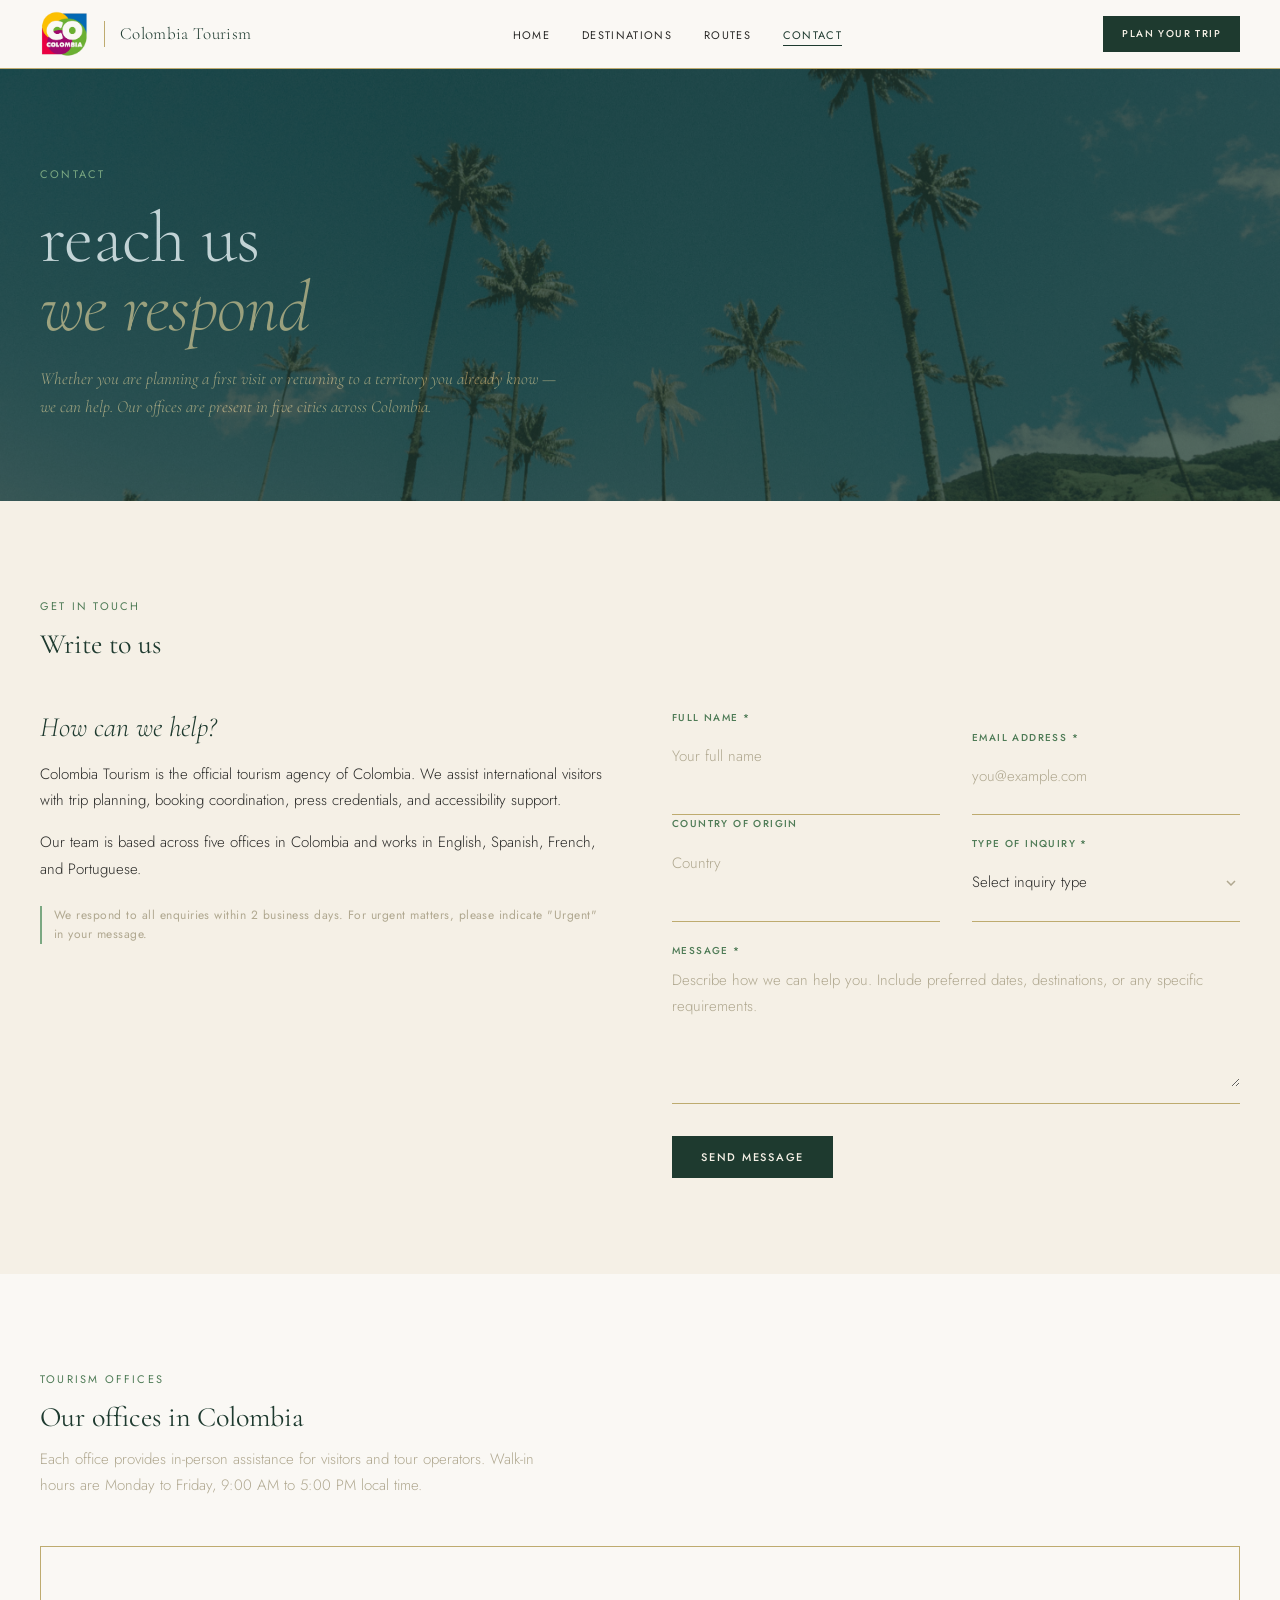
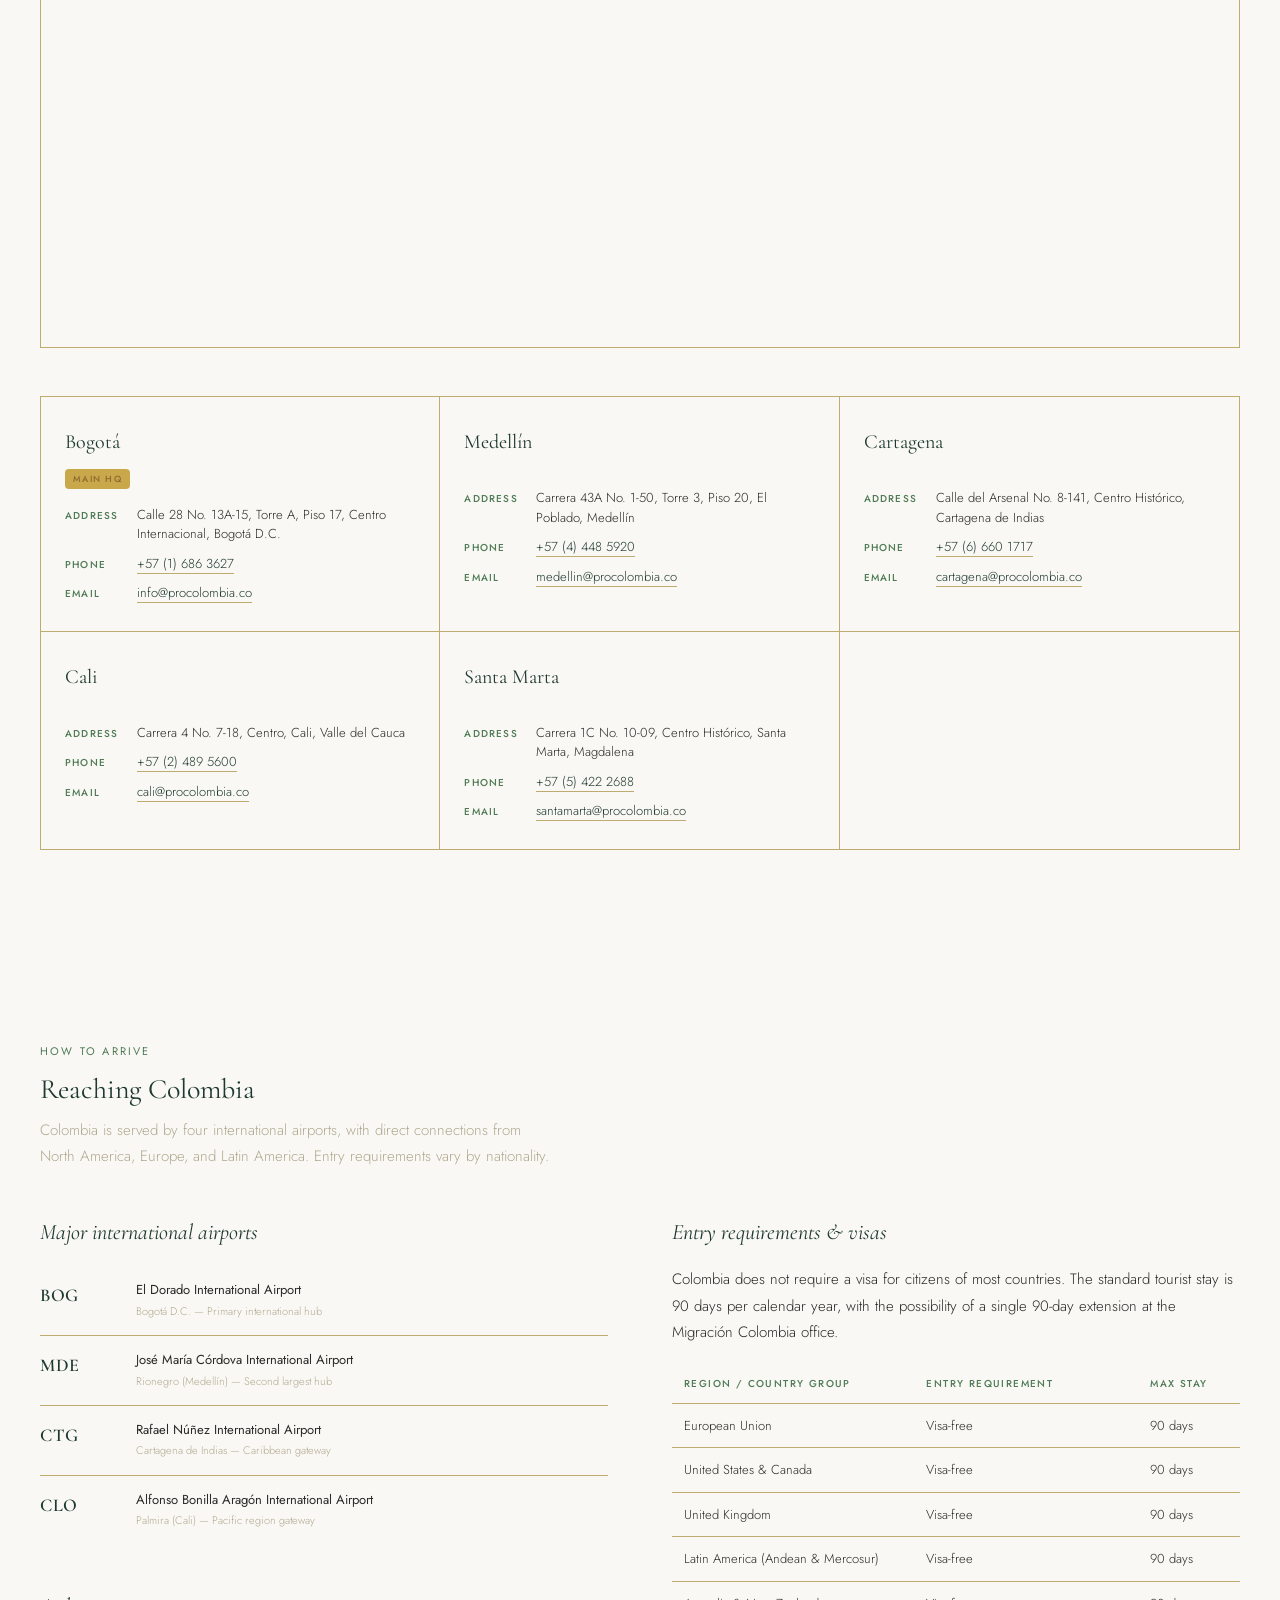
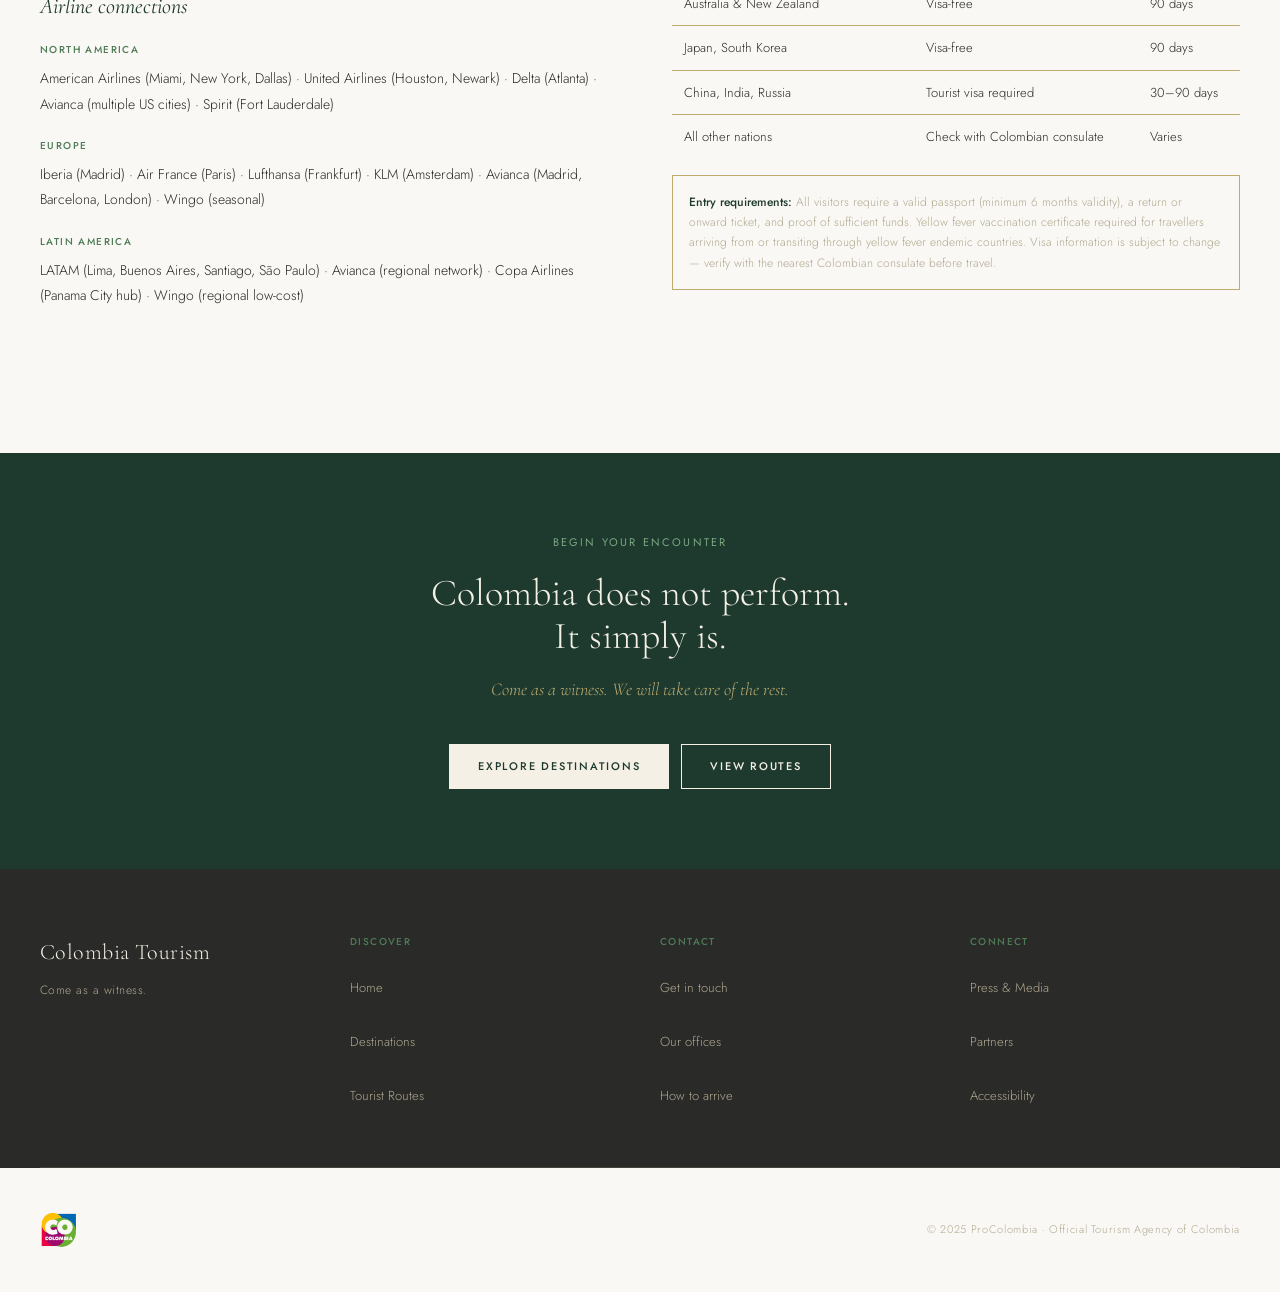
==== contact.html @ f74b3033 "falta agregar imagenes extra  y arreglar el responsive en una seccion" ====
<!DOCTYPE html>
<html lang="en">
<head>
<meta charset="UTF-8" />
<meta name="viewport" content="width=device-width, initial-scale=1.0" />
<title>Contact — CO Colombia Official Tourism</title>
<meta name="description" content="Contact Colombia's official tourism agency. Find our offices, plan your trip, and get practical travel information." />
<link rel="stylesheet" href="styles.css" />
</head>
<body>
<a href="#main" class="skip-link">Skip to main content</a>

<!-- Navigation -->
<nav class="site-nav" role="navigation" aria-label="Main navigation">
  <div class="nav-inner">
    <a href="index.html" class="nav-logo" aria-label="CO Colombia — Home">
      <img src="assets/Colombia_Marca.png" alt="CO Colombia official logo" />
      <div class="nav-logo-sep" aria-hidden="true"></div>
      <span class="nav-brand">Colombia Tourism</span>
    </a>
    <ul class="nav-links" role="list">
      <li><a href="index.html">Home</a></li>
      <li><a href="destinations.html">Destinations</a></li>
      <li><a href="routes.html">Routes</a></li>
      <li><a href="contact.html" aria-current="page">Contact</a></li>
    </ul>
    <a href="contact.html" class="nav-cta">Plan your trip</a>
    <label for="nav-toggle-c" class="nav-hamburger" aria-label="Toggle menu">
      <span></span><span></span><span></span>
    </label>
  </div>
  <input type="checkbox" id="nav-toggle-c" class="nav-toggle-input">
  <div class="nav-mobile-menu" id="mobile-menu-c" role="menu">
    <a href="index.html" role="menuitem">Home</a>
    <a href="destinations.html" role="menuitem">Destinations</a>
    <a href="routes.html" role="menuitem">Routes</a>
    <a href="contact.html" role="menuitem">Contact</a>
  </div>
</nav>

<main id="main">

<!-- Page hero -->
<header class="page-hero" aria-label="Contact page header">
  <div class="page-hero-bg" style="background-image:url('assets/photos/fondo_palmas_montanas.jpg'); background-position:center 60%; opacity:0.25;" aria-hidden="true"></div>
  <div class="container">
    <span class="eyebrow" style="color:var(--mist); margin-bottom:20px; position:relative; z-index:1;">Contact</span>
    <h1 class="page-hero-title">reach us<br/><em>we respond</em></h1>
    <p class="page-hero-sub">Whether you are planning a first visit or returning to a territory you already know — we can help. Our offices are present in five cities across Colombia.</p>
  </div>
</header>

<!-- ═══════════════════════════════════════════
     SECTION 1 — Contact Form
═══════════════════════════════════════════ -->
<section class="contact-section" aria-labelledby="form-heading" id="form">
  <div class="container">
    <span class="eyebrow">Get in touch</span>
    <h2 id="form-heading">Write to us</h2>

    <div class="form-grid">

      <aside class="form-aside">
        <h3>How can we help?</h3>
        <p>Colombia Tourism is the official tourism agency of Colombia. We assist international visitors with trip planning, booking coordination, press credentials, and accessibility support.</p>
        <p>Our team is based across five offices in Colombia and works in English, Spanish, French, and Portuguese.</p>
        <div class="response-note">
          We respond to all enquiries within 2 business days. For urgent matters, please indicate "Urgent" in your message.
        </div>
      </aside>

      <form class="contact-form" id="contact-form" aria-label="Contact form">

        <div class="form-row-two">
          <div class="field-group">
            <label class="field-label" for="full-name">Full name <span aria-hidden="true">*</span></label>
            <input class="field-input" type="text" id="full-name" name="full-name" autocomplete="name" placeholder="Your full name" required aria-required="true" minlength="2" />
          </div>
          <div class="field-group">
            <label class="field-label" for="email">Email address <span aria-hidden="true">*</span></label>
            <input class="field-input" type="email" id="email" name="email" autocomplete="email" placeholder="you@example.com" required aria-required="true" />
          </div>
        </div>

        <div class="form-row-two">
          <div class="field-group">
            <label class="field-label" for="country">Country of origin</label>
            <input class="field-input" type="text" id="country" name="country" autocomplete="country-name" placeholder="Country" />
          </div>
          <div class="field-group">
            <label class="field-label" for="inquiry-type">Type of inquiry <span aria-hidden="true">*</span></label>
            <select class="field-input" id="inquiry-type" name="inquiry-type" required aria-required="true">
              <option value="" disabled selected>Select inquiry type</option>
              <option value="general">General information</option>
              <option value="booking">Booking assistance</option>
              <option value="press">Press &amp; media</option>
              <option value="accessibility">Accessibility requests</option>
              <option value="other">Other</option>
            </select>
          </div>
        </div>

        <div class="field-group">
          <label class="field-label" for="message">Message <span aria-hidden="true">*</span></label>
          <textarea class="field-textarea" id="message" name="message" placeholder="Describe how we can help you. Include preferred dates, destinations, or any specific requirements." required aria-required="true" minlength="20"></textarea>
        </div>

        <div class="form-submit-row">
          <button type="submit" class="btn btn-primary">Send message</button>
        </div>

      </form>
    </div>
  </div>
</section>

<!-- ═══════════════════════════════════════════
     SECTION 2 — Offices
═══════════════════════════════════════════ -->
<section class="contact-section" aria-labelledby="offices-heading" id="offices">
  <div class="container">
    <span class="eyebrow">Tourism offices</span>
    <h2 id="offices-heading">Our offices in Colombia</h2>
    <p style="max-width:520px; margin-top:12px; color:var(--stone);">Each office provides in-person assistance for visitors and tour operators. Walk-in hours are Monday to Friday, 9:00 AM to 5:00 PM local time.</p>

    <!-- OpenStreetMap centred on Colombia -->
    <div class="map-container" aria-label="Map of Colombia showing office locations">
      <iframe
        src="https://www.openstreetmap.org/export/embed.html?bbox=-80.0%2C-5.0%2C-65.0%2C13.0&layer=mapnik&marker=4.6097%2C-74.0817"
        title="Map of Colombia — OpenStreetMap"
        loading="lazy"
        aria-label="Interactive map centred on Colombia"
      ></iframe>
    </div>

    <div class="offices-grid" role="list" aria-label="Office locations">

      <div class="office-card" role="listitem">
        <div class="office-city">Bogotá</div>
        <span class="office-badge">Main HQ</span>
        <div class="data-record">
          <div class="data-row"><span class="data-key">Address</span><span class="data-val">Calle 28 No. 13A-15, Torre A, Piso 17, Centro Internacional, Bogotá D.C.</span></div>
          <div class="data-row"><span class="data-key">Phone</span><span class="data-val"><a href="tel:+5716863627">+57 (1) 686 3627</a></span></div>
          <div class="data-row"><span class="data-key">Email</span><span class="data-val"><a href="mailto:info@procolombia.co">info@procolombia.co</a></span></div>
        </div>
      </div>

      <div class="office-card" role="listitem">
        <div class="office-city">Medellín</div>
        <div class="data-record" style="margin-top:28px;">
          <div class="data-row"><span class="data-key">Address</span><span class="data-val">Carrera 43A No. 1-50, Torre 3, Piso 20, El Poblado, Medellín</span></div>
          <div class="data-row"><span class="data-key">Phone</span><span class="data-val"><a href="tel:+5744485920">+57 (4) 448 5920</a></span></div>
          <div class="data-row"><span class="data-key">Email</span><span class="data-val"><a href="mailto:medellin@procolombia.co">medellin@procolombia.co</a></span></div>
        </div>
      </div>

      <div class="office-card" role="listitem">
        <div class="office-city">Cartagena</div>
        <div class="data-record" style="margin-top:28px;">
          <div class="data-row"><span class="data-key">Address</span><span class="data-val">Calle del Arsenal No. 8-141, Centro Histórico, Cartagena de Indias</span></div>
          <div class="data-row"><span class="data-key">Phone</span><span class="data-val"><a href="tel:+5766601717">+57 (6) 660 1717</a></span></div>
          <div class="data-row"><span class="data-key">Email</span><span class="data-val"><a href="mailto:cartagena@procolombia.co">cartagena@procolombia.co</a></span></div>
        </div>
      </div>

      <div class="office-card" role="listitem">
        <div class="office-city">Cali</div>
        <div class="data-record" style="margin-top:28px;">
          <div class="data-row"><span class="data-key">Address</span><span class="data-val">Carrera 4 No. 7-18, Centro, Cali, Valle del Cauca</span></div>
          <div class="data-row"><span class="data-key">Phone</span><span class="data-val"><a href="tel:+5724895600">+57 (2) 489 5600</a></span></div>
          <div class="data-row"><span class="data-key">Email</span><span class="data-val"><a href="mailto:cali@procolombia.co">cali@procolombia.co</a></span></div>
        </div>
      </div>

      <div class="office-card" role="listitem">
        <div class="office-city">Santa Marta</div>
        <div class="data-record" style="margin-top:28px;">
          <div class="data-row"><span class="data-key">Address</span><span class="data-val">Carrera 1C No. 10-09, Centro Histórico, Santa Marta, Magdalena</span></div>
          <div class="data-row"><span class="data-key">Phone</span><span class="data-val"><a href="tel:+5754222688">+57 (5) 422 2688</a></span></div>
          <div class="data-row"><span class="data-key">Email</span><span class="data-val"><a href="mailto:santamarta@procolombia.co">santamarta@procolombia.co</a></span></div>
        </div>
      </div>

    </div>
  </div>
</section>

<!-- ═══════════════════════════════════════════
     SECTION 3 — How to reach Colombia
═══════════════════════════════════════════ -->
<section class="travel-section" aria-labelledby="travel-heading" id="travel">
  <div class="container">
    <span class="eyebrow">How to arrive</span>
    <h2 id="travel-heading">Reaching Colombia</h2>
    <p style="max-width:520px; margin-top:12px; color:var(--stone);">Colombia is served by four international airports, with direct connections from North America, Europe, and Latin America. Entry requirements vary by nationality.</p>

    <div class="travel-grid">

      <!-- Left column -->
      <div>

        <!-- Airports -->
        <div class="travel-block">
          <h3>Major international airports</h3>
          <ul class="airport-list" aria-label="Major airports in Colombia">
            <li class="airport-item">
              <div>
                <div class="airport-code">BOG</div>
              </div>
              <div>
                <div class="airport-name">El Dorado International Airport</div>
                <div class="airport-city">Bogotá D.C. — Primary international hub</div>
              </div>
            </li>
            <li class="airport-item">
              <div>
                <div class="airport-code">MDE</div>
              </div>
              <div>
                <div class="airport-name">José María Córdova International Airport</div>
                <div class="airport-city">Rionegro (Medellín) — Second largest hub</div>
              </div>
            </li>
            <li class="airport-item">
              <div>
                <div class="airport-code">CTG</div>
              </div>
              <div>
                <div class="airport-name">Rafael Núñez International Airport</div>
                <div class="airport-city">Cartagena de Indias — Caribbean gateway</div>
              </div>
            </li>
            <li class="airport-item">
              <div>
                <div class="airport-code">CLO</div>
              </div>
              <div>
                <div class="airport-name">Alfonso Bonilla Aragón International Airport</div>
                <div class="airport-city">Palmira (Cali) — Pacific region gateway</div>
              </div>
            </li>
          </ul>
        </div>

        <!-- Airlines -->
        <div class="travel-block">
          <h3>Airline connections</h3>

          <div class="airline-region">
            <span class="airline-region-name">North America</span>
            <div class="airline-list">
              American Airlines (Miami, New York, Dallas) &middot; United Airlines (Houston, Newark) &middot; Delta (Atlanta) &middot; Avianca (multiple US cities) &middot; Spirit (Fort Lauderdale)
            </div>
          </div>

          <div class="airline-region">
            <span class="airline-region-name">Europe</span>
            <div class="airline-list">
              Iberia (Madrid) &middot; Air France (Paris) &middot; Lufthansa (Frankfurt) &middot; KLM (Amsterdam) &middot; Avianca (Madrid, Barcelona, London) &middot; Wingo (seasonal)
            </div>
          </div>

          <div class="airline-region">
            <span class="airline-region-name">Latin America</span>
            <div class="airline-list">
              LATAM (Lima, Buenos Aires, Santiago, São Paulo) &middot; Avianca (regional network) &middot; Copa Airlines (Panama City hub) &middot; Wingo (regional low-cost)
            </div>
          </div>
        </div>

      </div>

      <!-- Right column: Visas -->
      <div>
        <div class="travel-block">
          <h3>Entry requirements &amp; visas</h3>

          <p style="margin-bottom:20px;">Colombia does not require a visa for citizens of most countries. The standard tourist stay is 90 days per calendar year, with the possibility of a single 90-day extension at the Migración Colombia office.</p>

          <table class="visa-table" aria-label="Visa requirements by region">
            <thead>
              <tr>
                <th scope="col">Region / Country group</th>
                <th scope="col">Entry requirement</th>
                <th scope="col">Max stay</th>
              </tr>
            </thead>
            <tbody>
              <tr>
                <td>European Union</td>
                <td>Visa-free</td>
                <td>90 days</td>
              </tr>
              <tr>
                <td>United States &amp; Canada</td>
                <td>Visa-free</td>
                <td>90 days</td>
              </tr>
              <tr>
                <td>United Kingdom</td>
                <td>Visa-free</td>
                <td>90 days</td>
              </tr>
              <tr>
                <td>Latin America (Andean &amp; Mercosur)</td>
                <td>Visa-free</td>
                <td>90 days</td>
              </tr>
              <tr>
                <td>Australia &amp; New Zealand</td>
                <td>Visa-free</td>
                <td>90 days</td>
              </tr>
              <tr>
                <td>Japan, South Korea</td>
                <td>Visa-free</td>
                <td>90 days</td>
              </tr>
              <tr>
                <td>China, India, Russia</td>
                <td>Tourist visa required</td>
                <td>30–90 days</td>
              </tr>
              <tr>
                <td>All other nations</td>
                <td>Check with Colombian consulate</td>
                <td>Varies</td>
              </tr>
            </tbody>
          </table>

          <div class="visa-note" role="note">
            <strong style="font-weight:500; color:var(--forest);">Entry requirements:</strong> All visitors require a valid passport (minimum 6 months validity), a return or onward ticket, and proof of sufficient funds. Yellow fever vaccination certificate required for travellers arriving from or transiting through yellow fever endemic countries. Visa information is subject to change — verify with the nearest Colombian consulate before travel.
          </div>
        </div>
      </div>

    </div>
  </div>
</section>

<!-- CTA band -->
<section style="background:var(--forest); padding:80px 0; text-align:center;" aria-label="Call to action">
  <div class="container">
    <span class="eyebrow" style="color:var(--mist); margin-bottom:20px;">Begin your encounter</span>
    <h2 style="font-family:var(--font-display); font-weight:300; font-size:38px; color:var(--cream); margin-bottom:16px; text-wrap:pretty;">Colombia does not perform.<br/>It simply is.</h2>
    <p style="color:var(--sand); max-width:440px; margin:0 auto 40px; font-style:italic; font-family:var(--font-display); font-size:18px; line-height:1.6;">Come as a witness. We will take care of the rest.</p>
    <div style="display:flex; gap:12px; justify-content:center; flex-wrap:wrap;">
      <a href="destinations.html" class="btn btn-inv">Explore destinations</a>
      <a href="routes.html" class="btn btn-outline-inv">View routes</a>
    </div>
  </div>
</section>

</main>

<!-- Footer -->
<footer class="site-footer" aria-label="Site footer">
  <div class="footer-inner">
    <div class="footer-top">
      <div>
        <div class="footer-brand-name">Colombia Tourism</div>
        <div class="footer-tagline">Come as a witness.</div>
      </div>
      <nav aria-label="Footer navigation">
        <span class="footer-col-label">Discover</span>
        <ul class="footer-links">
          <li><a href="index.html">Home</a></li>
          <li><a href="destinations.html">Destinations</a></li>
          <li><a href="routes.html">Tourist Routes</a></li>
        </ul>
      </nav>
      <nav aria-label="Footer contact links">
        <span class="footer-col-label">Contact</span>
        <ul class="footer-links">
          <li><a href="contact.html">Get in touch</a></li>
          <li><a href="#offices">Our offices</a></li>
          <li><a href="#travel">How to arrive</a></li>
        </ul>
      </nav>
      <div>
        <span class="footer-col-label">Connect</span>
        <ul class="footer-links">
          <li><a href="#form">Press &amp; Media</a></li>
          <li><a href="#form">Partners</a></li>
          <li><a href="#form">Accessibility</a></li>
        </ul>
      </div>
    </div>
  </div>
  <div class="footer-bottom">
    <div class="footer-bottom-inner">
      <img src="assets/Colombia_Marca.png" alt="CO Colombia — Official Tourism" />
      <span class="footer-copy">&copy; 2025 ProColombia &middot; Official Tourism Agency of Colombia</span>
    </div>
  </div>
</footer>

</body>
</html>
---- styles.css ----
/* CO Colombia — Official Tourism Website — All Styles */
@import url('https://fonts.googleapis.com/css2?family=Cormorant+Garamond:ital,wght@0,300;0,400;0,600;1,300;1,400;1,600&family=Jost:wght@300;400;500&display=swap');

/* ── Reset ── */
*, *::before, *::after { box-sizing: border-box; margin: 0; padding: 0; }

/* ── Tokens ── */
:root {
  --forest:     #1E3A2F;
  --accent:     #2D5C3A;
  --sage:       #4E7B56;
  --mist:       #7BA882;
  --warm-white: #FAF8F4;
  --cream:      #F5F0E6;
  --sand:       #beab6f;
  --stone:      #B0A890;
  --charcoal:   #2A2A28;
  --gold:       #8B6B2E;
  --gold-light: #C9A84C;
  --font-display: 'Cormorant Garamond', Georgia, serif;
  --font-body:    'Jost', Helvetica, sans-serif;
  --max-w: 1280px;
}

body {
  background: var(--warm-white);
  font-family: var(--font-body);
  font-weight: 300;
  font-size: 15px;
  line-height: 1.75;
  color: var(--charcoal);
  -webkit-font-smoothing: antialiased;
}

/* ── Skip link ── */
.skip-link {
  position: absolute;
  top: -100%;
  left: 0;
  background: var(--forest);
  color: var(--cream);
  padding: 8px 16px;
  font-family: var(--font-body);
  font-size: 12px;
  font-weight: 500;
  letter-spacing: 0.12em;
  text-transform: uppercase;
  text-decoration: none;
  z-index: 9999;
}
.skip-link:focus { top: 0; }

/* ── Focus ring ── */
:focus-visible {
  outline: 2px solid var(--sage);
  outline-offset: 3px;
}

/* ── Typography ── */
h1 { font-family: var(--font-display); font-weight: 300; font-size: 38px; line-height: 1.05; color: var(--forest); text-wrap: pretty; }
h2 { font-family: var(--font-display); font-weight: 400; font-size: 28px; line-height: 1.15; color: var(--forest); text-wrap: pretty; }
h3 { font-family: var(--font-display); font-weight: 400; font-style: italic; font-size: 19px; line-height: 1.3; color: var(--forest); }
p { font-family: var(--font-body); font-weight: 300; font-size: 15px; line-height: 1.75; color: var(--charcoal); }

.eyebrow {
  font-family: var(--font-body);
  font-weight: 400;
  font-size: 11px;
  letter-spacing: 0.20em;
  text-transform: uppercase;
  color: var(--sage);
  margin-bottom: 12px;
  display: block;
}

/* ── Buttons ── */
.btn {
  display: inline-block;
  font-family: var(--font-body);
  font-weight: 500;
  font-size: 11px;
  letter-spacing: 0.16em;
  text-transform: uppercase;
  text-decoration: none;
  cursor: pointer;
  border-radius: 0;
  transition: background 0.2s, color 0.2s, border-color 0.2s;
  padding: 12px 28px;
  border: none;
}
.btn-primary { background: var(--forest); color: var(--cream); border: 1px solid var(--forest); }
.btn-primary:hover { background: var(--accent); border-color: var(--accent); }
.btn-secondary { background: transparent; color: var(--forest); border: 1px solid var(--forest); }
.btn-secondary:hover { background: var(--forest); color: var(--cream); }
.btn-inv { background: var(--cream); color: var(--forest); border: 1px solid var(--cream); }
.btn-inv:hover { background: var(--sand); border-color: var(--sand); }
.btn-outline-inv { background: transparent; color: var(--cream); border: 1px solid var(--cream); }
.btn-outline-inv:hover { background: rgba(245,240,230,0.1); }

/* ── Layout ── */
.container { max-width: var(--max-w); margin: 0 auto; padding: 0 40px; }
.section-pad { padding: 96px 0; }
.section-pad-sm { padding: 64px 0; }

/* ── Ornament divider ── */
.ornament {
  display: flex;
  align-items: center;
  gap: 16px;
  margin: 48px 0;
}
.ornament::before, .ornament::after {
  content: '';
  flex: 1;
  height: 0.5px;
  background: var(--sand);
}
.ornament-diamond {
  width: 6px;
  height: 6px;
  border: 1px solid var(--mist);
  transform: rotate(45deg);
  flex-shrink: 0;
}

/* ── Image placeholder ── */
.img-placeholder {
  background: linear-gradient(135deg, var(--forest) 0%, var(--accent) 60%, var(--sage) 100%);
  display: flex;
  align-items: center;
  justify-content: center;
  text-align: center;
  padding: 24px;
}
.img-placeholder em {
  font-family: var(--font-display);
  font-style: italic;
  font-weight: 300;
  font-size: 14px;
  color: rgba(245,240,230,0.7);
  line-height: 1.5;
  max-width: 200px;
}

/* ── Navigation ── */
.site-nav {
  background: var(--warm-white);
  border-bottom: 0.5px solid var(--sand);
  position: sticky;
  top: 0;
  z-index: 200;
}
.nav-inner {
  max-width: var(--max-w);
  margin: 0 auto;
  padding: 0 40px;
  display: flex;
  align-items: center;
  justify-content: space-between;
  height: 68px;
}
.nav-logo {
  display: flex;
  align-items: center;
  gap: 16px;
  text-decoration: none;
}
.nav-logo img { height: 46px; width: auto; }
.nav-logo-sep { width: 0.5px; height: 26px; background: var(--sand); }
.nav-brand {
  font-family: var(--font-display);
  font-weight: 300;
  font-size: 17px;
  color: var(--forest);
  letter-spacing: 0.02em;
}
.nav-links {
  display: flex;
  gap: 32px;
  align-items: center;
  list-style: none;
}
.nav-links a {
  font-family: var(--font-body);
  font-weight: 400;
  font-size: 11px;
  letter-spacing: 0.12em;
  text-transform: uppercase;
  color: var(--charcoal);
  text-decoration: none;
  border-bottom: 1px solid transparent;
  padding-bottom: 2px;
  transition: color 0.2s, border-color 0.2s;
}
.nav-links a:hover, .nav-links a[aria-current="page"] {
  color: var(--forest);
  border-bottom-color: var(--forest);
}
.nav-cta {
  background: var(--forest);
  color: var(--cream);
  border: 1px solid var(--forest);
  padding: 8px 18px;
  font-family: var(--font-body);
  font-weight: 500;
  font-size: 10px;
  letter-spacing: 0.14em;
  text-transform: uppercase;
  text-decoration: none;
  transition: background 0.2s;
  border-radius: 0;
  white-space: nowrap;
}
.nav-cta:hover { background: var(--accent); border-color: var(--accent); }

/* Hamburger */
.nav-toggle-input { display: none; }
.nav-hamburger {
  display: none;
  background: none;
  border: none;
  cursor: pointer;
  padding: 8px;
  flex-direction: column;
  gap: 5px;
}
.nav-hamburger span {
  display: block;
  width: 22px;
  height: 1px;
  background: var(--forest);
  transition: all 0.2s;
}
.nav-mobile-menu {
  display: none;
  flex-direction: column;
  background: var(--warm-white);
  border-top: 0.5px solid var(--sand);
  padding: 16px 40px 24px;
  gap: 16px;
}
.nav-mobile-menu a {
  font-family: var(--font-body);
  font-size: 13px;
  font-weight: 400;
  letter-spacing: 0.10em;
  text-transform: uppercase;
  color: var(--charcoal);
  text-decoration: none;
  padding: 10px 0;
  border-bottom: 0.5px solid var(--sand);
  min-height: 44px;
  display: flex;
  align-items: center;
}
.nav-mobile-menu a:hover { color: var(--forest); }
.nav-toggle-input:checked ~ .nav-mobile-menu { display: flex; }

/* ── Footer ── */
.site-footer { background: var(--charcoal); padding: 64px 0 0; }
.footer-inner { max-width: var(--max-w); margin: 0 auto; padding: 0 40px; }
.footer-top {
  display: grid;
  grid-template-columns: 1fr 1fr 1fr 1fr;
  gap: 40px;
  padding-bottom: 48px;
  border-bottom: 0.5px solid rgba(176,168,144,0.2);
}
.footer-brand-name {
  font-family: var(--font-display);
  font-weight: 300;
  font-size: 22px;
  color: var(--cream);
  letter-spacing: 0.02em;
  margin-bottom: 8px;
}
.footer-tagline {
  font-size: 12px;
  font-weight: 300;
  color: var(--stone);
  letter-spacing: 0.04em;
}
.footer-col-label {
  font-size: 10px;
  font-weight: 500;
  letter-spacing: 0.14em;
  text-transform: uppercase;
  color: var(--sage);
  margin-bottom: 16px;
  display: block;
}
.footer-links { list-style: none; display: flex; flex-direction: column; gap: 10px; }
.footer-links a {
  font-size: 13px;
  font-weight: 300;
  color: var(--stone);
  text-decoration: none;
  transition: color 0.2s;
  min-height: 44px;
  display: flex;
  align-items: center;
}
.footer-links a:hover { color: var(--cream); }
.footer-bottom {
  display: flex;
  align-items: center;
  justify-content: space-between;
  padding: 24px 0;
  background: var(--warm-white);
  margin-top: 0;
}
.footer-bottom-inner {
  max-width: var(--max-w);
  margin: 0 auto;
  padding: 20px 40px;
  display: flex;
  align-items: center;
  justify-content: space-between;
  background: var(--warm-white);
  width: 100%;
}
.footer-bottom-inner img { height: 36px; }
.footer-copy {
  font-size: 11px;
  font-weight: 300;
  color: var(--stone);
  letter-spacing: 0.06em;
}

/* ── Tag pills ── */
.tag {
  display: inline-block;
  font-family: var(--font-body);
  font-size: 11px;
  font-weight: 400;
  letter-spacing: 0.08em;
  color: var(--forest);
  border: 0.5px solid var(--mist);
  padding: 4px 10px;
  border-radius: 4px;
}

/* ── Key info strip ── */
.info-strip {
  display: flex;
  flex-wrap: wrap;
  gap: 0;
  border: 0.5px solid var(--sand);
  margin: 32px 0;
}
.info-cell {
  flex: 1;
  min-width: 140px;
  padding: 16px 20px;
  border-right: 0.5px solid var(--sand);
}
.info-cell:last-child { border-right: none; }
.info-cell-label {
  font-size: 10px;
  font-weight: 500;
  letter-spacing: 0.14em;
  text-transform: uppercase;
  color: var(--sage);
  margin-bottom: 4px;
}
.info-cell-value {
  font-family: var(--font-display);
  font-size: 16px;
  font-weight: 400;
  color: var(--forest);
}

/* ── Global responsive ── */
@media (max-width: 768px) {
  .container { padding: 0 20px; }
  .section-pad { padding: 64px 0; }
  .nav-links, .nav-cta { display: none; }
  .nav-hamburger { display: flex; }
  .nav-inner { padding: 0 20px; }
  .nav-mobile-menu { padding: 16px 20px 24px; }
  h1 { font-size: 30px; }
  h2 { font-size: 24px; }
  .footer-top { grid-template-columns: 1fr 1fr; gap: 32px; }
  .footer-bottom-inner { padding: 16px 20px; }
  .info-strip { flex-direction: column; }
  .info-cell { border-right: none; border-bottom: 0.5px solid var(--sand); }
  .info-cell:last-child { border-bottom: none; }
}

@media (max-width: 375px) {
  .footer-top { grid-template-columns: 1fr; }
}


/* ════════════════════════════════════════════════════════
   INDEX PAGE
════════════════════════════════════════════════════════ */

/* ── Hero ── */
.hero {
  min-height: 80vh;
  background: var(--forest);
  background-image: url('assets/photos/fondo_palmas_montanas.jpg');
  background-size: cover;
  background-position: center 40%;
  position: relative;
  display: flex;
  flex-direction: column;
  justify-content: center;
}
.hero-overlay {
  position: absolute;
  inset: 0;
  background: rgba(30,58,47,0.72);
}
.hero-content {
  position: relative;
  z-index: 1;
  max-width: var(--max-w);
  margin: 0 auto;
  padding: 0 40px;
}
.hero-eyebrow {
  font-family: var(--font-body);
  font-size: 11px;
  font-weight: 400;
  letter-spacing: 0.20em;
  text-transform: uppercase;
  color: var(--mist);
  margin-bottom: 24px;
  display: block;
}
.hero-title {
  font-family: var(--font-display);
  font-weight: 300;
  line-height: 0.95;
  letter-spacing: -0.01em;
  margin-bottom: 28px;
}
.hero-title .line1 {
  display: block;
  font-size: clamp(52px, 8vw, 88px);
  color: var(--cream);
}
.hero-title .line2 {
  display: block;
  font-size: clamp(52px, 8vw, 88px);
  font-style: italic;
  color: var(--sand);
}
.hero-sub {
  font-family: var(--font-display);
  font-style: italic;
  font-weight: 300;
  font-size: 18px;
  color: var(--sand);
  line-height: 1.6;
  max-width: 440px;
  margin-bottom: 40px;
}
.hero-btns { display: flex; gap: 12px; flex-wrap: wrap; }

/* ── Stats bar ── */
.stats-bar {
  border-top: 0.5px solid var(--sand);
  border-bottom: 0.5px solid var(--sand);
}
.stats-inner {
  display: flex;
  max-width: var(--max-w);
  margin: 0 auto;
}
.stat-cell {
  flex: 1;
  padding: 28px 24px;
  text-align: center;
  border-right: 0.5px solid var(--sand);
}
.stat-cell:last-child { border-right: none; }
.stat-num {
  font-family: var(--font-display);
  font-weight: 300;
  font-size: 42px;
  color: var(--forest);
  line-height: 1;
  display: block;
}
.stat-label {
  font-size: 10px;
  font-weight: 500;
  letter-spacing: 0.14em;
  text-transform: uppercase;
  color: var(--stone);
  margin-top: 8px;
  display: block;
}

/* ── Introduction ── */
.intro-grid {
  display: grid;
  grid-template-columns: 1fr 1fr;
  gap: 80px;
  align-items: start;
}
.intro-facts {
  margin-top: 40px;
  border: 0.5px solid var(--sand);
}
.facts-title {
  font-size: 10px;
  font-weight: 500;
  letter-spacing: 0.14em;
  text-transform: uppercase;
  color: var(--sage);
  padding: 12px 20px;
  border-bottom: 0.5px solid var(--sand);
}
.fact-row {
  display: flex;
  border-bottom: 0.5px solid var(--sand);
  padding: 12px 20px;
  gap: 16px;
}
.fact-row:last-child { border-bottom: none; }
.fact-key {
  font-size: 11px;
  font-weight: 500;
  letter-spacing: 0.08em;
  text-transform: uppercase;
  color: var(--stone);
  width: 130px;
  flex-shrink: 0;
}
.fact-val {
  font-family: var(--font-display);
  font-size: 15px;
  font-weight: 400;
  color: var(--forest);
}
.intro-image {
  position: relative;
  border: 0.5px solid var(--sand);
  overflow: hidden;
  height: 520px;
}
.intro-image img {
  width: 100%;
  height: 100%;
  object-fit: cover;
  display: block;
}
.intro-image-overlay {
  position: absolute;
  inset: 0;
  background: linear-gradient(to top, rgba(30,58,47,0.6) 0%, transparent 55%);
}
.intro-image-caption {
  position: absolute;
  bottom: 28px;
  left: 28px;
  right: 28px;
  border-left: 2px solid var(--mist);
  padding-left: 16px;
}
.intro-image-caption em {
  font-family: var(--font-display);
  font-style: italic;
  font-weight: 300;
  font-size: 20px;
  color: var(--cream);
  line-height: 1.5;
  display: block;
}
.intro-image-caption small {
  font-size: 10px;
  font-weight: 500;
  letter-spacing: 0.14em;
  text-transform: uppercase;
  color: var(--sand);
  margin-top: 10px;
  display: block;
}

/* ── Destinations preview ── */
.dest-grid {
  display: grid;
  grid-template-columns: repeat(3, 1fr);
  gap: 16px;
  margin-top: 48px;
}
.dest-card {
  border: 0.5px solid var(--sand);
  background: var(--cream);
  text-decoration: none;
  display: block;
  transition: opacity 0.2s;
}
.dest-card:hover { opacity: 0.88; }
.dest-card-image {
  height: 220px;
  position: relative;
  overflow: hidden;
}
.dest-card-image img {
  width: 100%;
  height: 100%;
  object-fit: cover;
  display: block;
}
.dest-card-image .img-placeholder { height: 100%; }
.dest-card-image-overlay {
  position: absolute;
  inset: 0;
  background: linear-gradient(to top, rgba(30,58,47,0.75) 0%, transparent 55%);
}
.dest-card-region {
  position: absolute;
  top: 12px;
  left: 12px;
  font-size: 9px;
  font-weight: 400;
  letter-spacing: 0.16em;
  text-transform: uppercase;
  color: var(--mist);
}
.dest-card-name {
  position: absolute;
  bottom: 14px;
  left: 14px;
  right: 14px;
  font-family: var(--font-display);
  font-weight: 300;
  font-size: 22px;
  line-height: 1.1;
  color: var(--cream);
}
.dest-card-body {
  padding: 16px 16px 20px;
}
.dest-card-teaser {
  font-size: 13px;
  font-weight: 300;
  color: var(--charcoal);
  line-height: 1.6;
  margin-bottom: 14px;
}
.dest-card-link {
  font-size: 11px;
  font-weight: 500;
  letter-spacing: 0.12em;
  text-transform: uppercase;
  color: var(--sage);
  border-bottom: 1px solid var(--sage);
  padding-bottom: 2px;
  text-decoration: none;
  transition: color 0.2s, border-color 0.2s;
}
.dest-card-link:hover { color: var(--forest); border-bottom-color: var(--forest); }
.dest-view-all {
  margin-top: 32px;
  text-align: center;
}
.dest-view-all a {
  font-size: 12px;
  font-weight: 500;
  letter-spacing: 0.12em;
  text-transform: uppercase;
  color: var(--forest);
  text-decoration: none;
  border-bottom: 1px solid var(--sand);
  padding-bottom: 3px;
  transition: border-color 0.2s;
}
.dest-view-all a:hover { border-bottom-color: var(--forest); }

/* ── Routes preview ── */
.routes-section { background: var(--cream); }
.featured-route {
  border: 0.5px solid var(--sand);
  padding: 32px;
  margin-top: 40px;
  margin-bottom: 40px;
}
.featured-route-label {
  font-size: 10px;
  font-weight: 500;
  letter-spacing: 0.14em;
  text-transform: uppercase;
  color: var(--sage);
  margin-bottom: 8px;
}
.featured-route-name {
  font-family: var(--font-display);
  font-weight: 300;
  font-size: 28px;
  color: var(--forest);
  margin-bottom: 24px;
}
.route-timeline-h {
  display: flex;
  align-items: center;
  gap: 0;
  margin: 32px 0 24px;
  overflow-x: auto;
  padding-bottom: 8px;
}
.route-stop-pill {
  display: flex;
  flex-direction: column;
  align-items: center;
  gap: 8px;
  flex-shrink: 0;
}
.route-stop-time {
  font-size: 10px;
  font-weight: 500;
  letter-spacing: 0.08em;
  color: var(--sage);
  text-transform: uppercase;
}
.route-stop-dot {
  width: 10px;
  height: 10px;
  border-radius: 50%;
  background: var(--forest);
  border: 2px solid var(--cream);
  outline: 1px solid var(--forest);
  flex-shrink: 0;
}
.route-stop-name {
  font-family: var(--font-display);
  font-size: 13px;
  font-weight: 400;
  color: var(--forest);
  text-align: center;
  max-width: 100px;
}
.route-connector {
  flex: 1;
  height: 1px;
  background: var(--sand);
  min-width: 40px;
}
.route-flashcards {
  display: grid;
  grid-template-columns: repeat(3, 1fr);
  gap: 16px;
  margin-top: 16px;
}
.route-flashcard {
  border: 0.5px solid var(--sand);
  background: var(--warm-white);
  padding: 20px;
}
.route-flashcard-name {
  font-family: var(--font-display);
  font-weight: 400;
  font-size: 17px;
  color: var(--forest);
  margin-bottom: 12px;
}
.route-meta-row {
  display: flex;
  flex-wrap: wrap;
  gap: 8px;
  margin-bottom: 8px;
}
.route-meta-item {
  font-size: 11px;
  font-weight: 400;
  color: var(--stone);
  letter-spacing: 0.06em;
}
.route-meta-item strong {
  font-weight: 500;
  color: var(--forest);
}

/* ── History section ── */
.history-section { background: var(--forest); }
.history-inner {
  max-width: 720px;
  margin: 0 auto;
  padding: 96px 40px;
}
.history-eyebrow { color: var(--mist); margin-bottom: 24px; }
.history-h1 {
  font-family: var(--font-display);
  font-weight: 300;
  font-size: 38px;
  line-height: 1.05;
  color: var(--cream);
  margin-bottom: 40px;
  text-wrap: pretty;
}
.history-body { color: var(--sand); margin-bottom: 20px; }
.history-body:last-child { margin-bottom: 0; }

/* ── Index responsive ── */
@media (max-width: 768px) {
  .hero { min-height: 90vh; }
  .hero-content { padding: 0 20px; }
  .stats-inner { flex-wrap: wrap; }
  .stat-cell { min-width: 50%; border-bottom: 0.5px solid var(--sand); }
  .intro-grid { grid-template-columns: 1fr; gap: 40px; }
  .intro-image { height: 340px; }
  .dest-grid { grid-template-columns: 1fr; }
  .route-flashcards { grid-template-columns: 1fr; }
  .featured-route { padding: 20px; }
  .history-inner { padding: 64px 20px; }
  .hero-btns { flex-direction: column; }
  .hero-btns .btn { text-align: center; }
}

@media (max-width: 600px) {
  .route-timeline-h {
    flex-direction: column;
    align-items: flex-start;
    overflow-x: visible;
    padding-bottom: 0;
  }
  .route-stop-pill {
    display: grid;
    grid-template-columns: 10px 1fr;
    grid-template-rows: auto auto;
    column-gap: 14px;
    row-gap: 3px;
  }
  .route-stop-dot {
    grid-column: 1;
    grid-row: 1 / 3;
    align-self: center;
  }
  .route-stop-time {
    grid-column: 2;
    grid-row: 1;
  }
  .route-stop-name {
    grid-column: 2;
    grid-row: 2;
    max-width: none;
    text-align: left;
  }
  .route-connector {
    flex: none;
    width: 1px;
    height: 24px;
    min-width: auto;
    margin-bottom: 0;
    margin-left: 4px;
  }
}

@media (min-width: 769px) and (max-width: 1024px) {
  .dest-grid { grid-template-columns: repeat(2, 1fr); }
  .route-flashcards { grid-template-columns: repeat(2, 1fr); }
  .intro-grid { gap: 48px; }
}


/* ════════════════════════════════════════════════════════
   ROUTES PAGE
════════════════════════════════════════════════════════ */

/* ── Page hero ── */
.page-hero {
  background: var(--forest);
  padding: 96px 0 80px;
  position: relative;
  overflow: hidden;
}
.page-hero-bg {
  position: absolute;
  inset: 0;
  background-size: cover;
  background-position: center 40%;
  opacity: 0.3;
}
.page-hero-content { position: relative; z-index: 1; }
.page-hero-title {
  font-family: var(--font-display);
  font-weight: 300;
  font-size: clamp(42px, 6vw, 72px);
  line-height: 0.95;
  color: var(--cream);
  letter-spacing: -0.01em;
}
.page-hero-title em { font-style: italic; color: var(--sand); }

/* ── Anchor nav ── */
.anchor-nav {
  background: var(--cream);
  border-bottom: 0.5px solid var(--sand);
  position: sticky;
  top: 68px;
  z-index: 100;
  overflow-x: auto;
}
.anchor-nav-inner {
  max-width: var(--max-w);
  margin: 0 auto;
  padding: 0 40px;
  display: flex;
  white-space: nowrap;
}
.anchor-nav a {
  display: inline-block;
  font-size: 11px;
  font-weight: 500;
  letter-spacing: 0.12em;
  text-transform: uppercase;
  color: var(--stone);
  text-decoration: none;
  padding: 16px 20px;
  border-bottom: 2px solid transparent;
  transition: color 0.2s, border-color 0.2s;
  min-height: 44px;
}
.anchor-nav a:hover {
  color: var(--forest);
  border-bottom-color: var(--forest);
}

/* ── Route section ── */
.route-section {
  padding: 96px 0;
  border-bottom: 0.5px solid var(--sand);
}
.route-section:nth-child(odd) { background: var(--warm-white); }
.route-section:nth-child(even) { background: var(--cream); }

.route-header {
  display: grid;
  grid-template-columns: 1fr auto;
  gap: 40px;
  align-items: start;
  margin-bottom: 64px;
  padding-bottom: 40px;
  border-bottom: 0.5px solid var(--sand);
}
.route-eyebrow { color: var(--sage); margin-bottom: 12px; }
.route-name {
  font-family: var(--font-display);
  font-weight: 300;
  font-size: clamp(32px, 4vw, 52px);
  line-height: 1.0;
  color: var(--forest);
  margin-bottom: 20px;
  text-wrap: pretty;
}
.route-intro { max-width: 560px; color: var(--charcoal); }
.route-meta-block {
  display: flex;
  flex-direction: column;
  gap: 0;
  border: 0.5px solid var(--sand);
  min-width: 220px;
  flex-shrink: 0;
}
.route-meta-row {
  display: flex;
  padding: 12px 16px;
  border-bottom: 0.5px solid var(--sand);
  gap: 12px;
  align-items: baseline;
}
.route-meta-row:last-child { border-bottom: none; }
.route-meta-key {
  font-size: 10px;
  font-weight: 500;
  letter-spacing: 0.12em;
  text-transform: uppercase;
  color: var(--sage);
  width: 90px;
  flex-shrink: 0;
}
.route-meta-val {
  font-family: var(--font-display);
  font-size: 15px;
  font-weight: 400;
  color: var(--forest);
}

/* ── Vertical timeline ── */
.timeline {
  position: relative;
  padding: 16px 0;
}
.timeline::before {
  content: '';
  position: absolute;
  left: 50%;
  top: 0;
  bottom: 0;
  width: 1px;
  background: var(--sand);
  transform: translateX(-50%);
}

.timeline-day {
  position: relative;
  display: flex;
  align-items: center;
  gap: 16px;
  margin: 48px 0 32px;
  z-index: 1;
}
.timeline-day::before, .timeline-day::after {
  content: '';
  flex: 1;
  height: 0.5px;
  background: var(--sand);
}
.timeline-day-label {
  font-size: 10px;
  font-weight: 500;
  letter-spacing: 0.18em;
  text-transform: uppercase;
  color: var(--sage);
  background: inherit;
  padding: 6px 16px;
  border: 0.5px solid var(--sand);
  white-space: nowrap;
}

.timeline-stop {
  display: grid;
  grid-template-columns: 1fr 40px 1fr;
  align-items: start;
  margin-bottom: 48px;
  position: relative;
}
.timeline-stop.left .stop-content { grid-column: 1; text-align: right; padding-right: 32px; }
.timeline-stop.left .stop-node   { grid-column: 2; display: flex; flex-direction: column; align-items: center; gap: 0; }
.timeline-stop.left .stop-empty  { grid-column: 3; }
.timeline-stop.right .stop-empty  { grid-column: 1; }
.timeline-stop.right .stop-node   { grid-column: 2; display: flex; flex-direction: column; align-items: center; gap: 0; }
.timeline-stop.right .stop-content { grid-column: 3; text-align: left; padding-left: 32px; }

.stop-time {
  font-size: 10px;
  font-weight: 500;
  letter-spacing: 0.10em;
  text-transform: uppercase;
  color: var(--sage);
  margin-bottom: 6px;
}
.stop-title {
  font-family: var(--font-display);
  font-weight: 400;
  font-size: 20px;
  color: var(--forest);
  margin-bottom: 8px;
}
.stop-desc {
  font-size: 14px;
  font-weight: 300;
  color: var(--charcoal);
  line-height: 1.7;
  max-width: 320px;
}
.timeline-stop.right .stop-desc { margin-left: 0; }
.timeline-stop.left .stop-desc { margin-left: auto; }

.stop-node-dot {
  width: 10px;
  height: 10px;
  border-radius: 50%;
  background: var(--forest);
  border: 2.5px solid var(--warm-white);
  outline: 1px solid var(--forest);
  flex-shrink: 0;
  margin-top: 4px;
  z-index: 1;
}

.stop-transport {
  display: flex;
  justify-content: center;
  align-items: center;
  margin: 12px 0 0;
  position: relative;
  z-index: 1;
}
.stop-transport-pill {
  font-size: 10px;
  font-weight: 500;
  letter-spacing: 0.08em;
  color: var(--stone);
  background: var(--warm-white);
  border: 0.5px solid var(--sand);
  padding: 3px 10px;
  border-radius: 4px;
  white-space: nowrap;
}
.route-section:nth-child(even) .stop-transport-pill { background: var(--cream); }
.route-section:nth-child(even) .stop-node-dot { border-color: var(--cream); }

.stop-image {
  margin-top: 12px;
  border: 0.5px solid var(--sand);
  overflow: hidden;
}
.stop-image .img-placeholder { height: 160px; }
.timeline-stop.right .stop-image { max-width: 320px; }
.timeline-stop.left .stop-image { max-width: 320px; margin-left: auto; }

/* ── Comparison table ── */
.comparison-section { background: var(--charcoal); padding: 96px 0; }
.comparison-table {
  width: 100%;
  border-collapse: collapse;
  margin-top: 48px;
  font-family: var(--font-body);
}
.comparison-table th {
  font-size: 10px;
  font-weight: 500;
  letter-spacing: 0.14em;
  text-transform: uppercase;
  color: var(--sage);
  padding: 14px 16px;
  text-align: left;
  border-bottom: 0.5px solid rgba(176,168,144,0.3);
  white-space: nowrap;
}
.comparison-table td {
  font-size: 14px;
  font-weight: 300;
  color: var(--sand);
  padding: 16px 16px;
  border-bottom: 0.5px solid rgba(176,168,144,0.15);
  vertical-align: top;
  line-height: 1.5;
}
.comparison-table tr:last-child td { border-bottom: none; }
.comparison-table td:first-child {
  font-family: var(--font-display);
  font-size: 17px;
  font-weight: 400;
  color: var(--cream);
}
.comparison-table tbody tr:hover td { background: rgba(255,255,255,0.03); }

/* ── Routes responsive ── */
@media (max-width: 768px) {
  .route-header { grid-template-columns: 1fr; }
  .route-meta-block { min-width: unset; }
  .timeline::before { left: 20px; transform: none; }
  .timeline-stop {
    grid-template-columns: 40px 1fr;
    margin-bottom: 56px;
  }
  /* Pull transport pill out of the narrow 40px node column and place it
     below the stop content, aligned with the content column. */
  .stop-transport {
    position: absolute;
    bottom: -28px;
    left: 40px;
    right: 0;
    margin: 0;
    justify-content: flex-start;
  }
  .timeline-stop.left .stop-node,
  .timeline-stop.right .stop-node { grid-column: 1; grid-row: 1; }
  .timeline-stop.left .stop-content,
  .timeline-stop.right .stop-content { grid-column: 2; grid-row: 1; text-align: left; padding-left: 20px; padding-right: 0; }
  .timeline-stop.left .stop-empty,
  .timeline-stop.right .stop-empty { display: none; }
  .timeline-stop.left .stop-desc,
  .timeline-stop.right .stop-desc { margin-left: 0; max-width: 100%; }
  .stop-node-dot { margin-top: 6px; }
  .timeline-stop.left .stop-image,
  .timeline-stop.right .stop-image { max-width: 100%; margin-left: 0; }
  .timeline-day { margin: 32px 0 20px; }
  .timeline-day::before { flex: 0; width: 20px; }
  .page-hero { padding: 64px 0 56px; }
  .comparison-section { padding: 64px 0; }
  .comparison-table { font-size: 13px; display: block; overflow-x: auto; }
  .anchor-nav-inner { padding: 0 16px; }
}


/* ════════════════════════════════════════════════════════
   DESTINATIONS PAGE
════════════════════════════════════════════════════════ */

.page-hero-eyebrow { color: var(--mist); margin-bottom: 20px; }
.page-hero-sub {
  font-family: var(--font-display);
  font-style: italic;
  font-size: 17px;
  color: var(--sand);
  margin-top: 24px;
  max-width: 520px;
  line-height: 1.65;
}

/* ── Destination section ── */
.dest-section {
  padding: 96px 0;
  border-bottom: 0.5px solid var(--sand);
}
.dest-section:nth-child(even) { background: var(--cream); }
.dest-section:nth-child(odd) { background: var(--warm-white); }

.dest-header { margin-bottom: 48px; }
.dest-eyebrow { color: var(--sage); margin-bottom: 12px; }
.dest-h2 {
  font-family: var(--font-display);
  font-weight: 300;
  font-size: clamp(32px, 4vw, 52px);
  color: var(--forest);
  line-height: 1.0;
  margin-bottom: 32px;
  text-wrap: pretty;
}
.dest-body { max-width: 640px; display: flex; flex-direction: column; gap: 16px; margin-bottom: 32px; }

/* Image grid */
.dest-image-grid {
  display: grid;
  grid-template-columns: 2fr 1fr;
  grid-template-rows: auto auto;
  gap: 8px;
  margin: 40px 0;
  height: 420px;
}
.dest-img-main {
  grid-row: 1 / 3;
  border: 0.5px solid var(--sand);
  overflow: hidden;
  position: relative;
}
.dest-img-main img, .dest-img-sm img {
  width: 100%;
  height: 100%;
  object-fit: cover;
  display: block;
}
.dest-img-sm {
  border: 0.5px solid var(--sand);
  overflow: hidden;
  position: relative;
}
.dest-img-main .img-placeholder,
.dest-img-sm .img-placeholder { height: 100%; }

/* Points of interest tags */
.poi-list {
  display: flex;
  flex-wrap: wrap;
  gap: 8px;
  margin-top: 8px;
}

/* Ornament separator */
.dest-ornament {
  display: flex;
  align-items: center;
  gap: 16px;
  padding: 32px 0 0;
}
.dest-ornament::before, .dest-ornament::after {
  content: '';
  flex: 1;
  height: 0.5px;
  background: var(--sand);
}

/* ── Destinations responsive ── */
@media (max-width: 768px) {
  .dest-image-grid { grid-template-columns: 1fr; grid-template-rows: 260px 160px 160px; height: auto; }
  .dest-img-main { grid-row: auto; }
}


/* ════════════════════════════════════════════════════════
   CONTACT PAGE
════════════════════════════════════════════════════════ */

/* ── Section layout ── */
.contact-section { padding: 96px 0; }
.contact-section:nth-child(even) { background: var(--cream); }

/* ── Contact form ── */
.form-grid {
  display: grid;
  grid-template-columns: 1fr 1fr;
  gap: 64px;
  align-items: start;
  margin-top: 48px;
}
.form-aside h3 {
  font-family: var(--font-display);
  font-weight: 300;
  font-size: 28px;
  color: var(--forest);
  margin-bottom: 16px;
}
.form-aside p { color: var(--charcoal); margin-bottom: 16px; }
.form-aside .response-note {
  font-size: 12px;
  font-weight: 400;
  color: var(--stone);
  letter-spacing: 0.04em;
  border-left: 2px solid var(--mist);
  padding-left: 12px;
  margin-top: 24px;
  line-height: 1.6;
}

.contact-form { display: flex; flex-direction: column; gap: 0; }
.field-group {
  display: flex;
  flex-direction: column;
  gap: 0;
  border-bottom: 1px solid var(--sand);
  padding: 20px 0 16px;
  position: relative;
  transition: border-color 0.2s;
}
.field-group:first-child { padding-top: 0; }
.field-group:focus-within { border-bottom-color: var(--forest); }
.field-label {
  font-size: 10px;
  font-weight: 500;
  letter-spacing: 0.14em;
  text-transform: uppercase;
  color: var(--sage);
  margin-bottom: 8px;
}
.field-input {
  background: transparent;
  border: none;
  outline: none;
  font-family: var(--font-body);
  font-weight: 300;
  font-size: 15px;
  color: var(--charcoal);
  padding: 0;
  width: 100%;
  min-height: 44px;
}
.field-input::placeholder { color: var(--stone); }
.field-input:focus { outline: none; }
select.field-input {
  cursor: pointer;
  appearance: none;
  -webkit-appearance: none;
  background-image: url("data:image/svg+xml,%3Csvg width='10' height='6' viewBox='0 0 10 6' fill='none' xmlns='http://www.w3.org/2000/svg'%3E%3Cpath d='M1 1L5 5L9 1' stroke='%23B0A890' stroke-width='1.5'/%3E%3C/svg%3E");
  background-repeat: no-repeat;
  background-position: right 4px center;
  padding-right: 24px;
}
.field-textarea {
  background: transparent;
  border: none;
  outline: none;
  font-family: var(--font-body);
  font-weight: 300;
  font-size: 15px;
  color: var(--charcoal);
  padding: 0;
  width: 100%;
  resize: vertical;
  min-height: 120px;
  line-height: 1.75;
}
.field-textarea::placeholder { color: var(--stone); }
.form-row-two { display: grid; grid-template-columns: 1fr 1fr; gap: 32px; }
.form-submit-row {
  padding-top: 32px;
  display: flex;
  align-items: center;
  gap: 24px;
  flex-wrap: wrap;
}

/* ── Office cards ── */
.offices-grid {
  display: grid;
  grid-template-columns: repeat(3, 1fr);
  gap: 0;
  border: 0.5px solid var(--sand);
  margin-top: 48px;
}
.office-card {
  padding: 28px 24px;
  border-right: 0.5px solid var(--sand);
  border-bottom: 0.5px solid var(--sand);
}
.office-card:nth-child(3n) { border-right: none; }
.office-card:nth-child(n+4) { border-bottom: none; }
.office-city {
  font-family: var(--font-display);
  font-weight: 400;
  font-size: 20px;
  color: var(--forest);
  margin-bottom: 4px;
}
.office-badge {
  font-size: 9px;
  font-weight: 500;
  letter-spacing: 0.14em;
  text-transform: uppercase;
  color: var(--gold);
  background: var(--gold-light);
  padding: 2px 8px;
  border-radius: 4px;
  display: inline-block;
  margin-bottom: 16px;
}
.data-record { display: flex; flex-direction: column; gap: 10px; }
.data-row { display: flex; gap: 12px; align-items: baseline; }
.data-key {
  font-size: 10px;
  font-weight: 500;
  letter-spacing: 0.12em;
  text-transform: uppercase;
  color: var(--sage);
  width: 60px;
  flex-shrink: 0;
}
.data-val {
  font-size: 13px;
  font-weight: 300;
  color: var(--charcoal);
  line-height: 1.5;
}
.data-val a {
  color: var(--forest);
  text-decoration: none;
  border-bottom: 0.5px solid var(--sand);
}
.data-val a:hover { border-bottom-color: var(--forest); }

/* ── Map ── */
.map-container {
  margin-top: 48px;
  border: 0.5px solid var(--sand);
  overflow: hidden;
}
.map-container iframe {
  display: block;
  width: 100%;
  height: 400px;
  border: none;
}

/* ── Travel info ── */
.travel-section { padding: 96px 0; }
.travel-grid {
  display: grid;
  grid-template-columns: 1fr 1fr;
  gap: 64px;
  margin-top: 48px;
}
.travel-block { margin-bottom: 48px; }
.travel-block h3 {
  font-family: var(--font-display);
  font-weight: 400;
  font-style: italic;
  font-size: 22px;
  color: var(--forest);
  margin-bottom: 20px;
}
.airport-list { list-style: none; display: flex; flex-direction: column; gap: 0; }
.airport-item {
  padding: 14px 0;
  border-bottom: 0.5px solid var(--sand);
  display: grid;
  grid-template-columns: 80px 1fr;
  gap: 16px;
  align-items: start;
}
.airport-item:last-child { border-bottom: none; }
.airport-code {
  font-family: var(--font-display);
  font-weight: 600;
  font-size: 18px;
  color: var(--forest);
  letter-spacing: 0.04em;
}
.airport-name {
  font-size: 13px;
  font-weight: 400;
  color: var(--charcoal);
  line-height: 1.5;
}
.airport-city {
  font-size: 11px;
  font-weight: 300;
  color: var(--stone);
  margin-top: 2px;
}
.airline-region { margin-bottom: 20px; }
.airline-region-name {
  font-size: 10px;
  font-weight: 500;
  letter-spacing: 0.14em;
  text-transform: uppercase;
  color: var(--sage);
  margin-bottom: 8px;
  display: block;
}
.airline-list {
  font-size: 14px;
  font-weight: 300;
  color: var(--charcoal);
  line-height: 1.8;
}
.visa-table {
  width: 100%;
  border-collapse: collapse;
  margin-top: 20px;
}
.visa-table th {
  font-size: 10px;
  font-weight: 500;
  letter-spacing: 0.14em;
  text-transform: uppercase;
  color: var(--sage);
  text-align: left;
  padding: 10px 12px;
  border-bottom: 1px solid var(--sand);
}
.visa-table td {
  font-size: 13px;
  font-weight: 300;
  color: var(--charcoal);
  padding: 12px 12px;
  border-bottom: 0.5px solid var(--sand);
  line-height: 1.5;
  vertical-align: top;
}
.visa-table tr:last-child td { border-bottom: none; }
.visa-note {
  font-size: 12px;
  font-weight: 300;
  color: var(--stone);
  line-height: 1.7;
  margin-top: 16px;
  padding: 16px;
  border: 0.5px solid var(--sand);
}

/* ── Contact responsive ── */
@media (max-width: 768px) {
  .form-grid { grid-template-columns: 1fr; gap: 40px; }
  .form-row-two { grid-template-columns: 1fr; gap: 0; }
  .offices-grid { grid-template-columns: 1fr; }
  .office-card { border-right: none !important; }
  .office-card:last-child { border-bottom: none; }
  .travel-grid { grid-template-columns: 1fr; gap: 40px; }
  .contact-section { padding: 64px 0; }
  .travel-section { padding: 64px 0; }
}
@media (min-width: 769px) and (max-width: 1024px) {
  .offices-grid { grid-template-columns: repeat(2, 1fr); }
  .office-card:nth-child(2n) { border-right: none; }
  .office-card:nth-child(3n) { border-right: 0.5px solid var(--sand); }
}
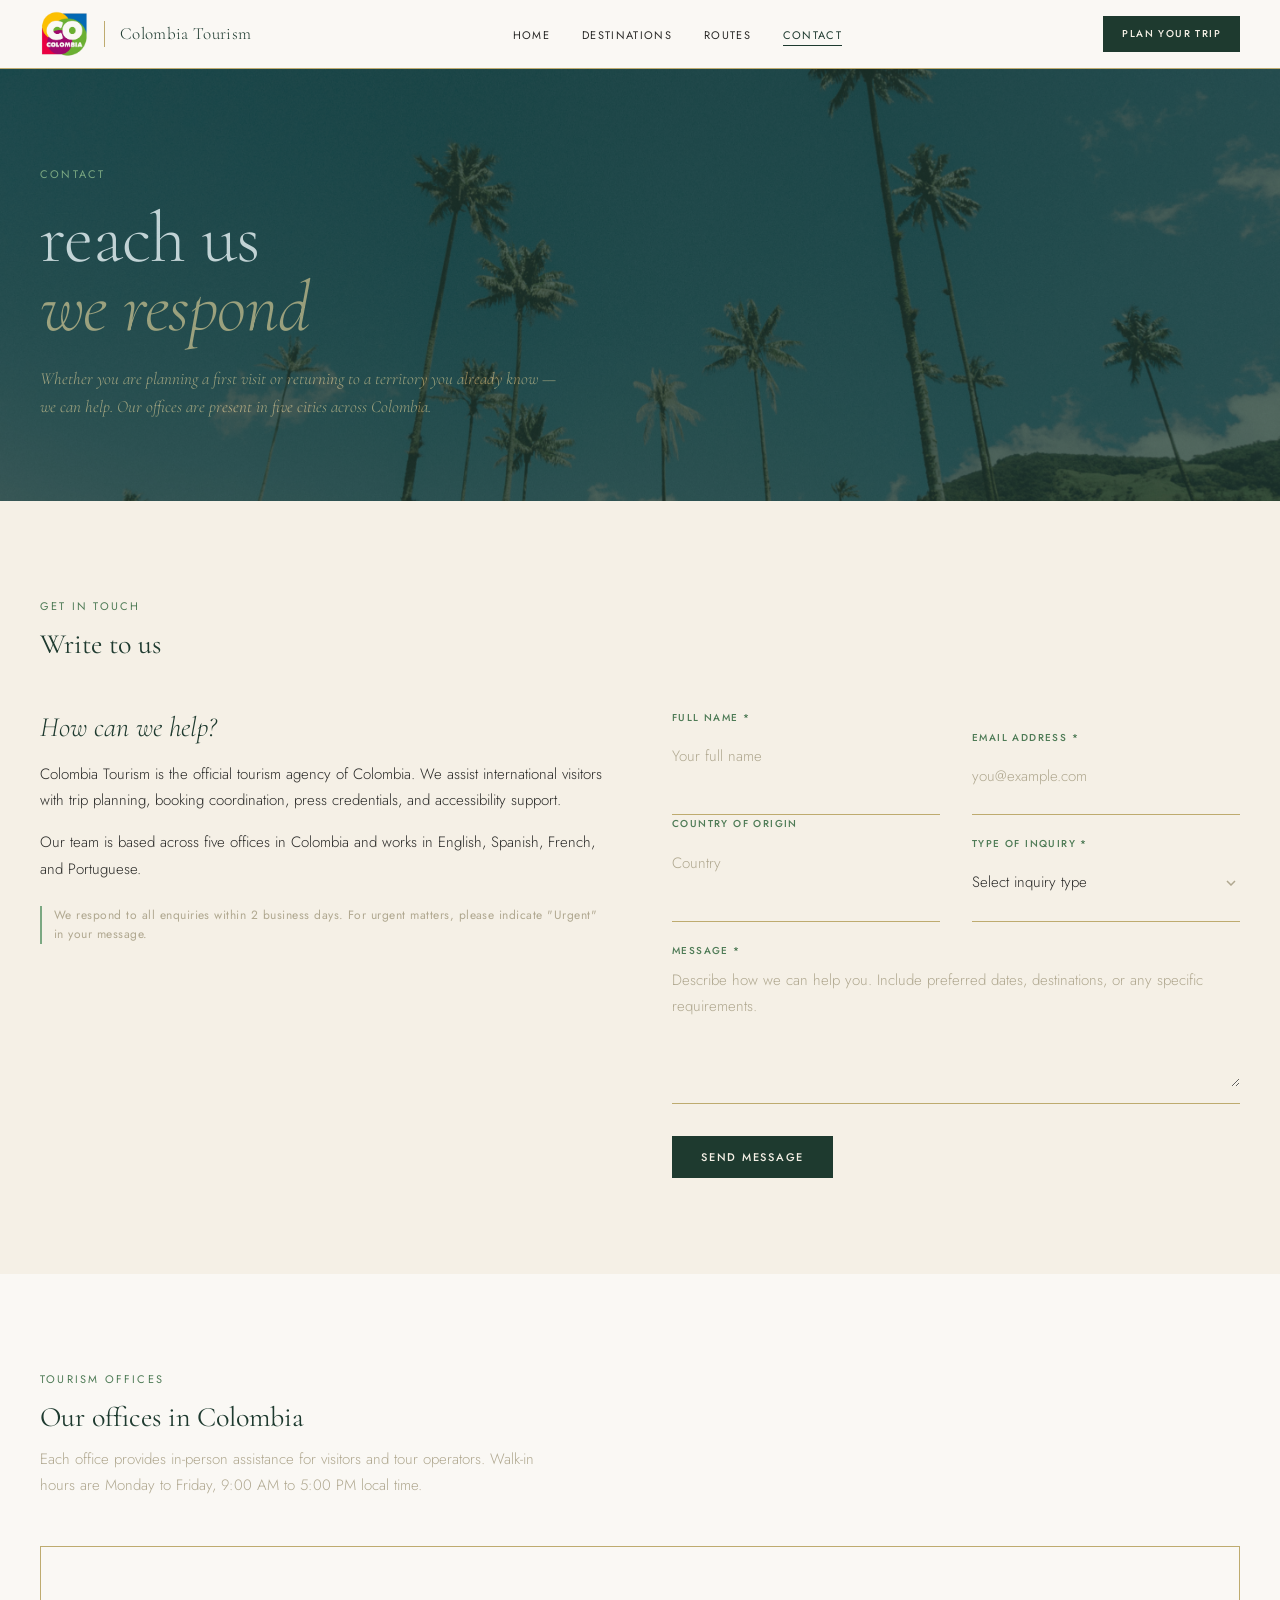
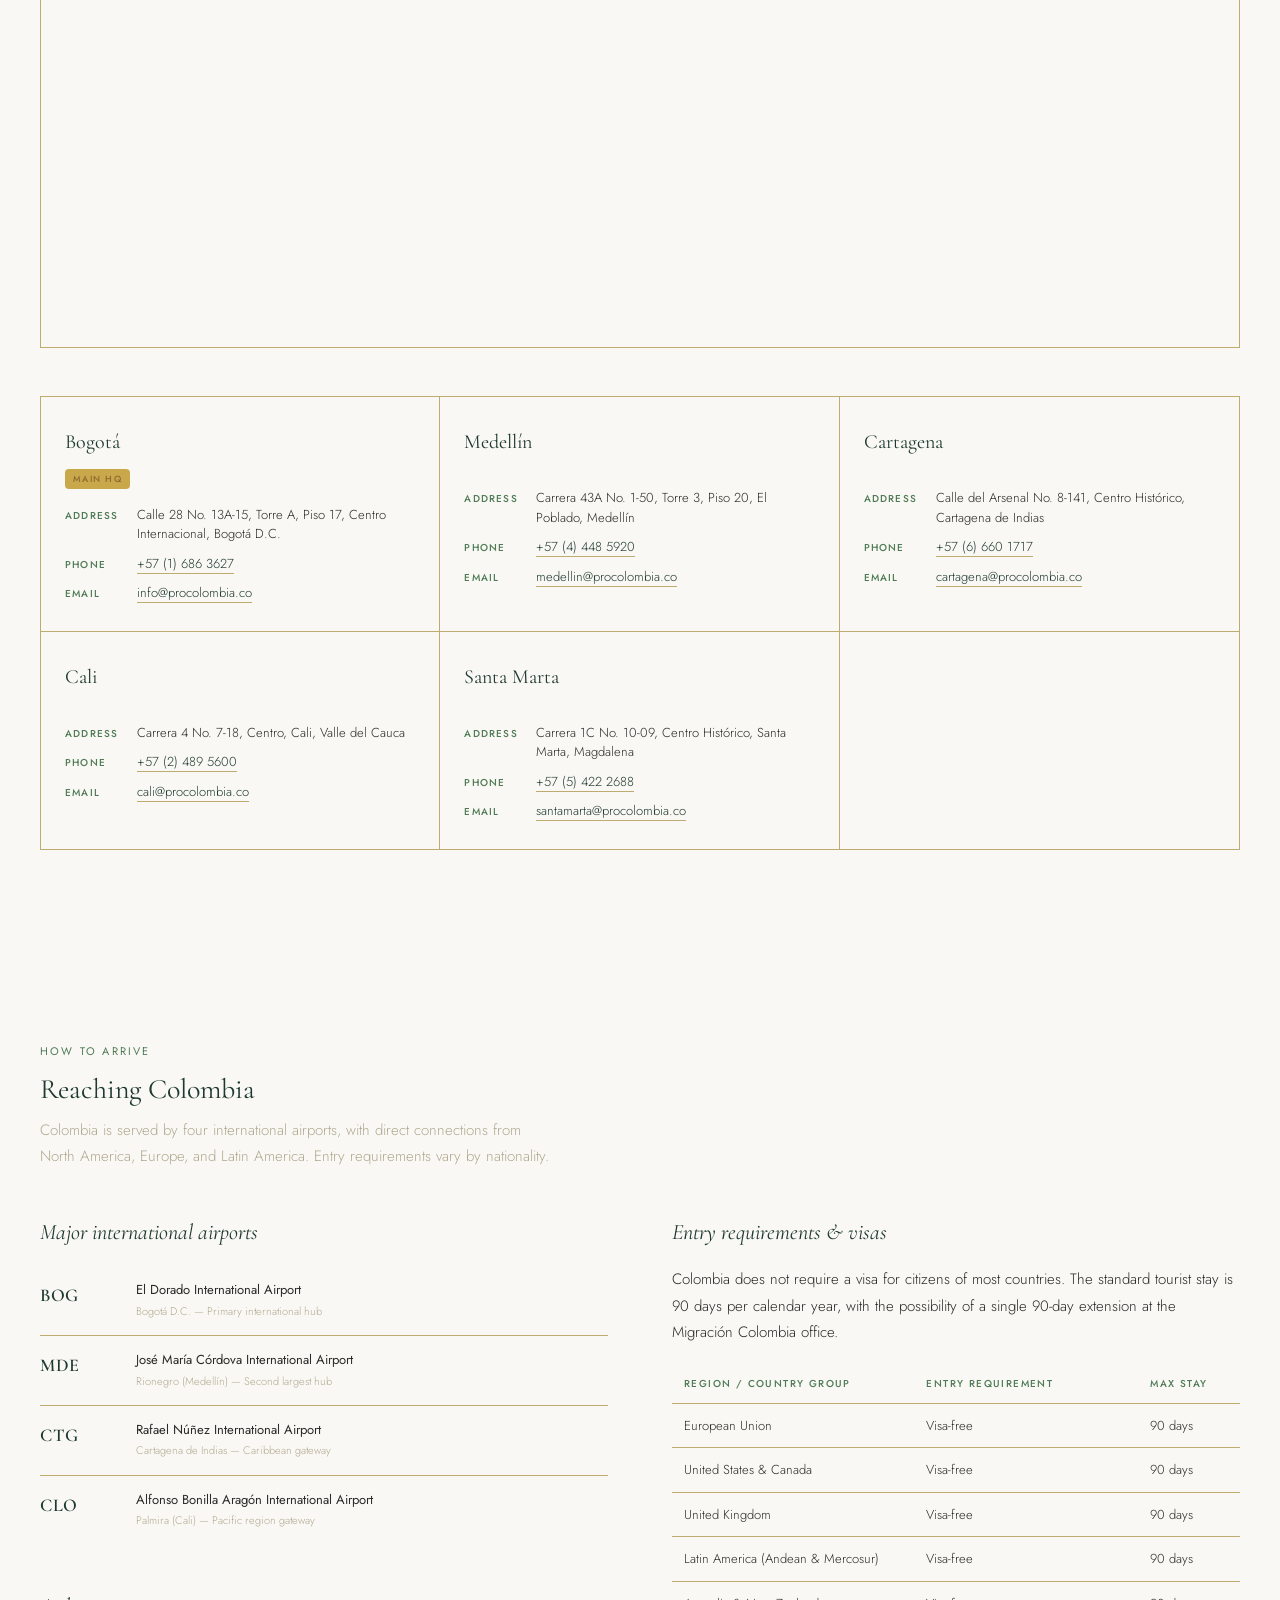
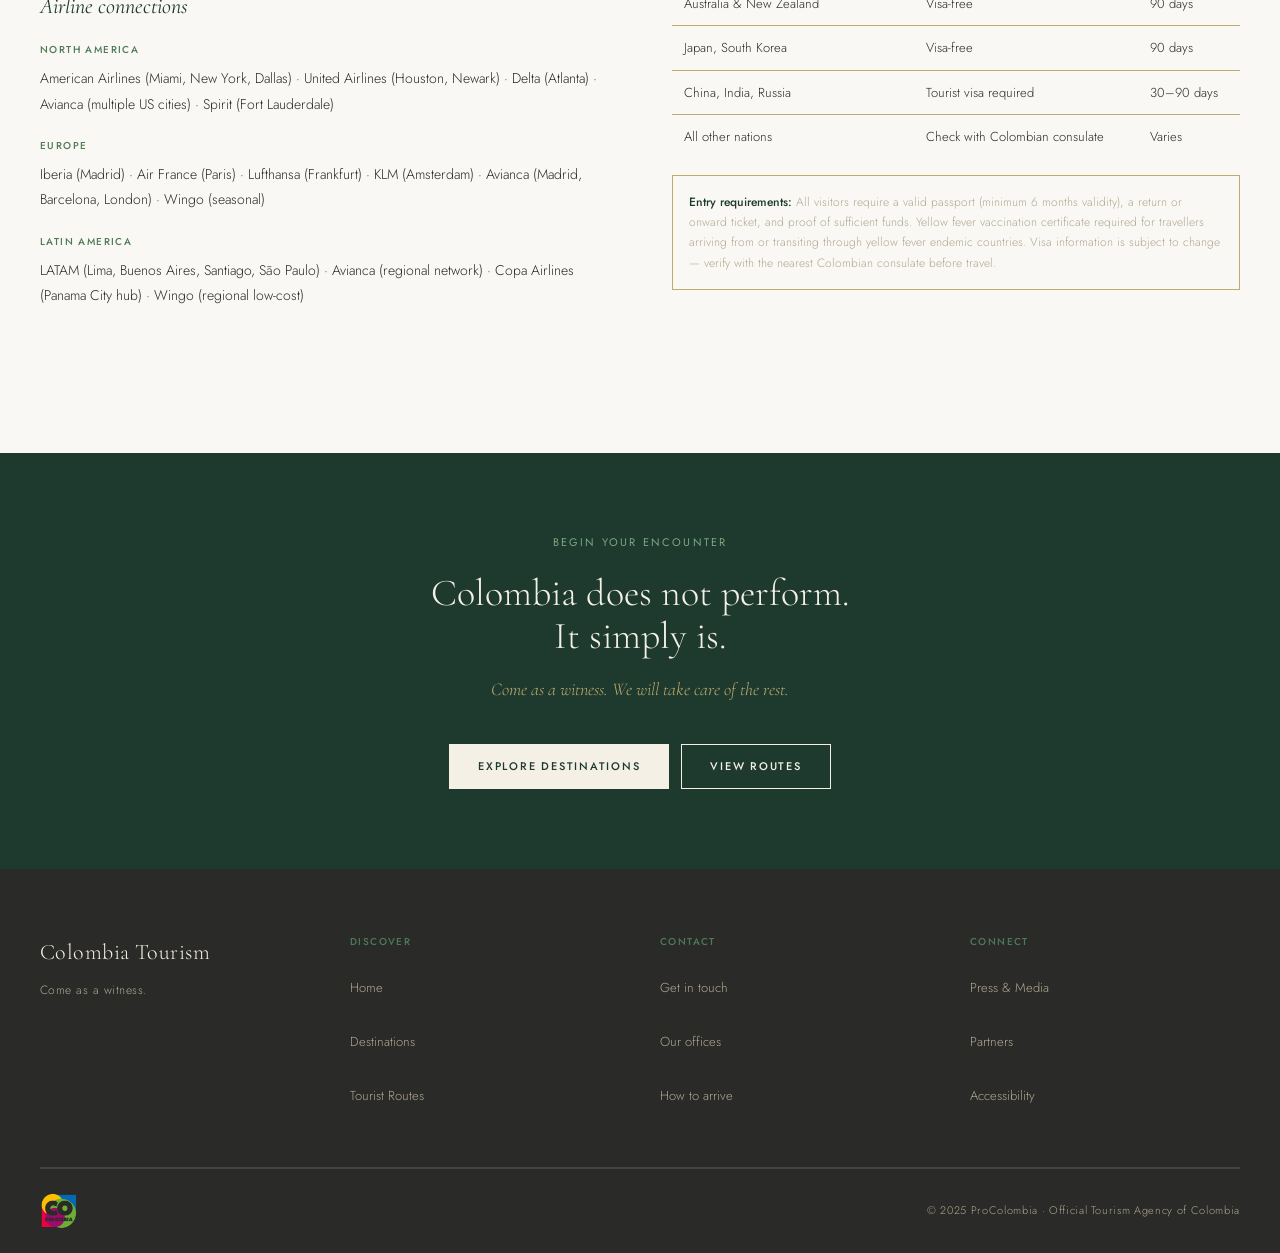
==== commit 4d5399b5: "cambios a imagenes y textos" ====
--- a/contact.html
+++ b/contact.html
@@ -387,9 +387,7 @@
         </ul>
       </div>
     </div>
-  </div>
-  <div class="footer-bottom">
-    <div class="footer-bottom-inner">
+    <div class="footer-bottom-bar">
       <img src="assets/Colombia_Marca.png" alt="CO Colombia — Official Tourism" />
       <span class="footer-copy">&copy; 2025 ProColombia &middot; Official Tourism Agency of Colombia</span>
     </div>
--- a/styles.css
+++ b/styles.css
@@ -301,25 +301,14 @@
   align-items: center;
 }
 .footer-links a:hover { color: var(--cream); }
-.footer-bottom {
+.footer-bottom-bar {
   display: flex;
   align-items: center;
   justify-content: space-between;
   padding: 24px 0;
-  background: var(--warm-white);
-  margin-top: 0;
-}
-.footer-bottom-inner {
-  max-width: var(--max-w);
-  margin: 0 auto;
-  padding: 20px 40px;
-  display: flex;
-  align-items: center;
-  justify-content: space-between;
-  background: var(--warm-white);
-  width: 100%;
-}
-.footer-bottom-inner img { height: 36px; }
+  border-top: 0.5px solid rgba(176,168,144,0.2);
+}
+.footer-bottom-bar img { height: 36px; }
 .footer-copy {
   font-size: 11px;
   font-weight: 300;
@@ -381,7 +370,7 @@
   h1 { font-size: 30px; }
   h2 { font-size: 24px; }
   .footer-top { grid-template-columns: 1fr 1fr; gap: 32px; }
-  .footer-bottom-inner { padding: 16px 20px; }
+  .footer-bottom-bar { padding: 16px 0; }
   .info-strip { flex-direction: column; }
   .info-cell { border-right: none; border-bottom: 0.5px solid var(--sand); }
   .info-cell:last-child { border-bottom: none; }
@@ -1021,6 +1010,7 @@
   padding: 6px 16px;
   border: 0.5px solid var(--sand);
   white-space: nowrap;
+  background-color: white;
 }
 
 .timeline-stop {
@@ -1159,6 +1149,7 @@
     left: 40px;
     right: 0;
     margin: 0;
+    padding-left: 20px;
     justify-content: flex-start;
   }
   .timeline-stop.left .stop-node,
